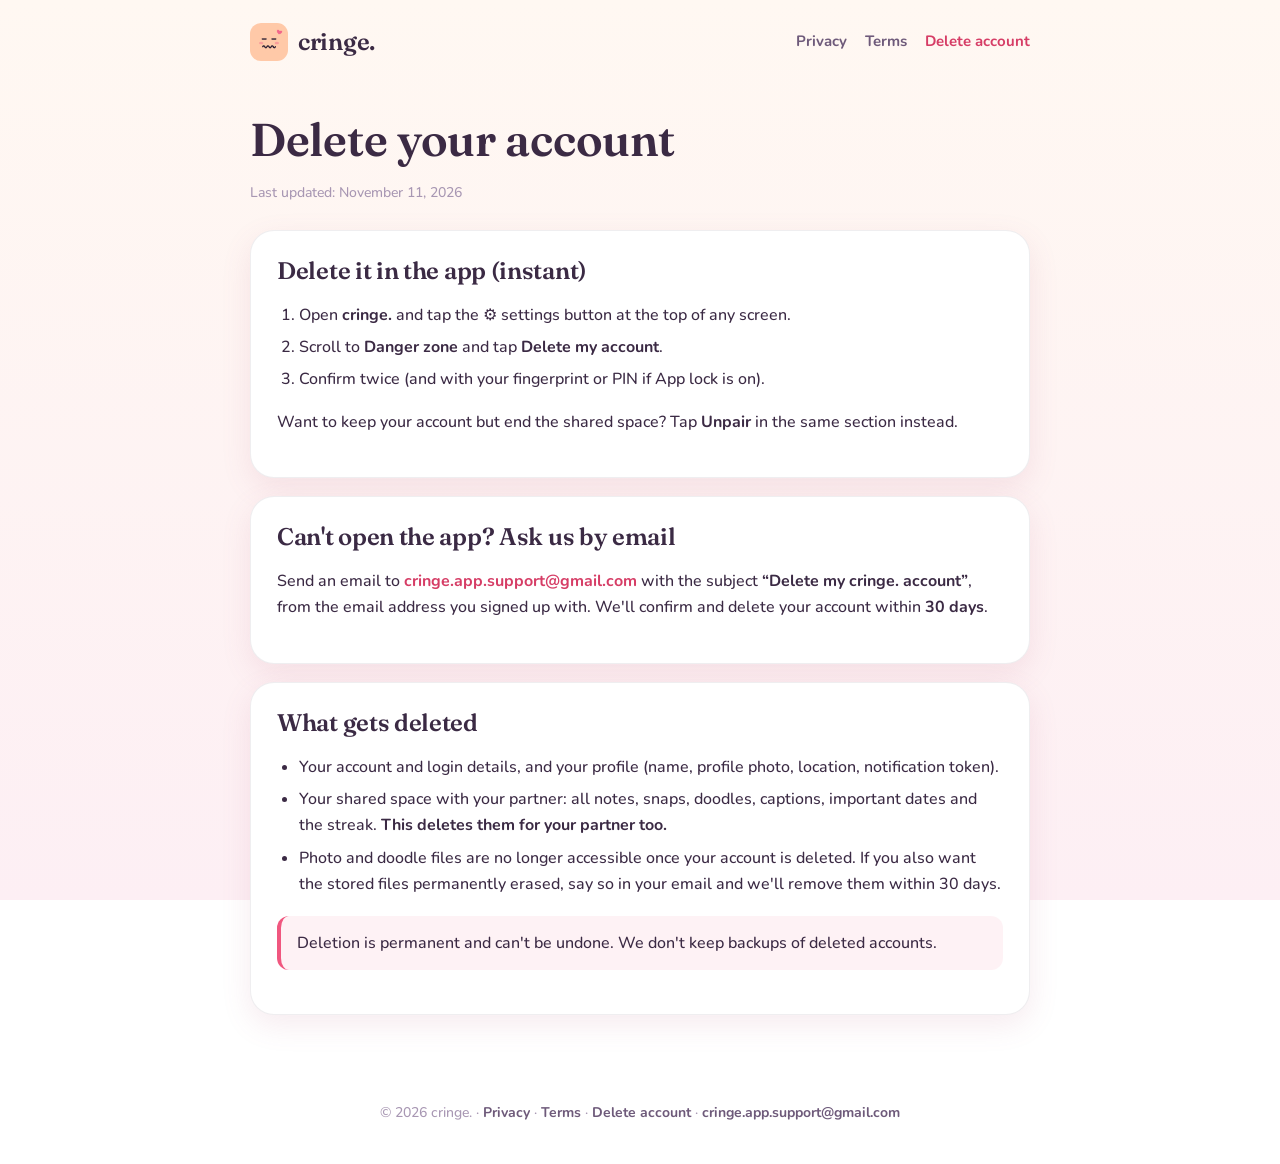
==== delete-account.html @ 2d357998 "Add support email" ====
<!doctype html>
<html lang="en">
<head>
<meta charset="utf-8">
<meta name="viewport" content="width=device-width, initial-scale=1">
<title>Delete your account · cringe.</title>
<meta name="description" content="How to delete your cringe. account and data.">
<link rel="icon" href="favicon.png">
<link rel="preconnect" href="https://fonts.googleapis.com">
<link rel="preconnect" href="https://fonts.gstatic.com" crossorigin>
<link href="https://fonts.googleapis.com/css2?family=Fraunces:ital,opsz,wght@0,9..144,600;1,9..144,500&family=Nunito:wght@500;700;800&display=swap" rel="stylesheet">
<link rel="stylesheet" href="style.css">
</head>
<body>
<header class="nav">
  <a class="brand" href="index.html"><img src="icon.png" alt=""><span>cringe.</span></a>
  <nav class="links"><a href="privacy.html">Privacy</a><a href="terms.html">Terms</a><a href="delete-account.html" aria-current="page">Delete account</a></nav>
</header>
<main>

<h1>Delete your account</h1>
<p class="updated">Last updated: November 11, 2026</p>

<div class="card">
<h2 style="margin-top:0">Delete it in the app (instant)</h2>
<ol>
<li>Open <b>cringe.</b> and tap the ⚙️ settings button at the top of any screen.</li>
<li>Scroll to <b>Danger zone</b> and tap <b>Delete my account</b>.</li>
<li>Confirm twice (and with your fingerprint or PIN if App lock is on).</li>
</ol>
<p>Want to keep your account but end the shared space? Tap <b>Unpair</b> in the same section instead.</p>
</div>

<div class="card">
<h2 style="margin-top:0">Can't open the app? Ask us by email</h2>
<p>Send an email to <a href="mailto:cringe.app.support@gmail.com?subject=Delete%20my%20cringe.%20account">cringe.app.support@gmail.com</a> with the subject <b>“Delete my cringe. account”</b>, from the email address you signed up with. We'll confirm and delete your account within <b>30 days</b>.</p>
</div>

<div class="card">
<h2 style="margin-top:0">What gets deleted</h2>
<ul>
<li>Your account and login details, and your profile (name, profile photo, location, notification token).</li>
<li>Your shared space with your partner: all notes, snaps, doodles, captions, important dates and the streak. <b>This deletes them for your partner too.</b></li>
<li>Photo and doodle files are no longer accessible once your account is deleted. If you also want the stored files permanently erased, say so in your email and we'll remove them within 30 days.</li>
</ul>
<p class="note">Deletion is permanent and can't be undone. We don't keep backups of deleted accounts.</p>
</div>

</main>
<footer>
  © 2026 cringe. · <a href="privacy.html">Privacy</a> · <a href="terms.html">Terms</a> · <a href="delete-account.html">Delete account</a> · <a href="mailto:cringe.app.support@gmail.com">cringe.app.support@gmail.com</a>
</footer>
</body>
</html>
---- style.css ----
/* cringe. website — same colors and fonts as the app */
:root {
  --bg: #FFF8F2;
  --bg2: #FDEFF4;
  --card: #FFFFFF;
  --text: #3B2A44;
  --soft: #6E5A7A;
  --muted: #A897B3;
  --rose: #F0577F;
  --rose-deep: #D63D66;
  --peach: #FFC9A8;
  --border: rgba(59, 42, 68, 0.08);
  --shadow: 0 10px 30px rgba(180, 87, 122, 0.12);
}
@media (prefers-color-scheme: dark) {
  :root {
    --bg: #150E1E;
    --bg2: #341634;
    --card: rgba(255, 255, 255, 0.06);
    --text: #FFF4EA;
    --soft: #D9C6E0;
    --muted: #9A87A8;
    --rose: #F2668B;
    --rose-deep: #F2668B;
    --border: rgba(255, 255, 255, 0.1);
    --shadow: none;
  }
}

* { box-sizing: border-box; }
html { -webkit-text-size-adjust: 100%; }
body {
  margin: 0;
  font-family: 'Nunito', system-ui, -apple-system, 'Segoe UI', sans-serif;
  font-weight: 500;
  color: var(--text);
  background: linear-gradient(180deg, var(--bg), var(--bg2)) fixed;
  line-height: 1.65;
  min-height: 100vh;
}
a { color: var(--rose-deep); font-weight: 700; text-decoration: none; }
a:hover { text-decoration: underline; }

/* ---------- header ---------- */
.nav {
  max-width: 820px; margin: 0 auto; padding: 22px 20px;
  display: flex; align-items: center; justify-content: space-between; gap: 16px; flex-wrap: wrap;
}
.brand { display: flex; align-items: center; gap: 10px; color: var(--text); }
.brand img { width: 38px; height: 38px; border-radius: 11px; }
.brand span { font-family: 'Fraunces', Georgia, serif; font-weight: 600; font-size: 24px; letter-spacing: -0.3px; }
.brand:hover { text-decoration: none; }
.links { display: flex; gap: 18px; flex-wrap: wrap; font-size: 15px; }
.links a { color: var(--soft); font-weight: 700; }
.links a[aria-current="page"] { color: var(--rose-deep); }

/* ---------- content ---------- */
main { max-width: 820px; margin: 0 auto; padding: 10px 20px 60px; }
h1, h2, h3 { font-family: 'Fraunces', Georgia, serif; font-weight: 600; letter-spacing: -0.3px; line-height: 1.2; }
h1 { font-size: clamp(32px, 6vw, 46px); margin: 18px 0 6px; }
h2 { font-size: 24px; margin: 38px 0 10px; }
h3 { font-size: 19px; margin: 24px 0 6px; }
.updated { color: var(--muted); font-size: 14px; margin-bottom: 26px; }
.card {
  background: var(--card); border: 1px solid var(--border); border-radius: 24px;
  padding: 26px; box-shadow: var(--shadow);
}
.card + .card { margin-top: 18px; }
ul, ol { padding-left: 22px; }
li { margin: 6px 0; }
table { width: 100%; border-collapse: collapse; font-size: 15px; }
th, td { text-align: left; padding: 10px 8px; border-bottom: 1px solid var(--border); vertical-align: top; }
th { font-family: 'Nunito', sans-serif; font-weight: 800; color: var(--soft); font-size: 13px; text-transform: uppercase; letter-spacing: 0.8px; }
.table-wrap { overflow-x: auto; }
.note {
  background: rgba(240, 87, 127, 0.08); border-left: 4px solid var(--rose);
  padding: 14px 16px; border-radius: 12px; margin: 18px 0;
}

/* ---------- home ---------- */
.hero { text-align: center; padding: 30px 0 10px; }
.hero img { width: 140px; height: 140px; border-radius: 36px; box-shadow: 0 18px 40px rgba(240, 87, 127, 0.25); }
.hero h1 { font-size: clamp(48px, 10vw, 72px); margin: 22px 0 0; }
.tagline { font-family: 'Fraunces', Georgia, serif; font-style: italic; font-size: 22px; color: var(--soft); margin: 4px 0 26px; }
.pill {
  display: inline-block; padding: 12px 22px; border-radius: 999px; color: #fff;
  background: linear-gradient(135deg, var(--rose), #FF8A73); font-weight: 800;
}
.pill:hover { text-decoration: none; opacity: 0.92; }
.features { display: grid; grid-template-columns: repeat(auto-fit, minmax(220px, 1fr)); gap: 16px; margin-top: 40px; }
.feature .emoji { font-size: 30px; }
.feature h3 { margin-top: 8px; }
.feature p { margin: 4px 0 0; color: var(--soft); font-size: 15px; }

/* ---------- footer ---------- */
footer { max-width: 820px; margin: 0 auto; padding: 26px 20px 40px; color: var(--muted); font-size: 14px; text-align: center; }
footer a { color: var(--soft); }

/* ---------- phones: stack table rows into little cards ---------- */
@media (max-width: 600px) {
  table, tbody, tr, td { display: block; width: 100%; }
  tr:first-child { display: none; } /* header row */
  tr { padding: 12px 0; border-bottom: 1px solid var(--border); }
  td { border: 0; padding: 2px 0; }
  td:last-child { color: var(--muted); font-size: 14px; }
  td:last-child::before { content: "Required: "; font-weight: 800; }
}
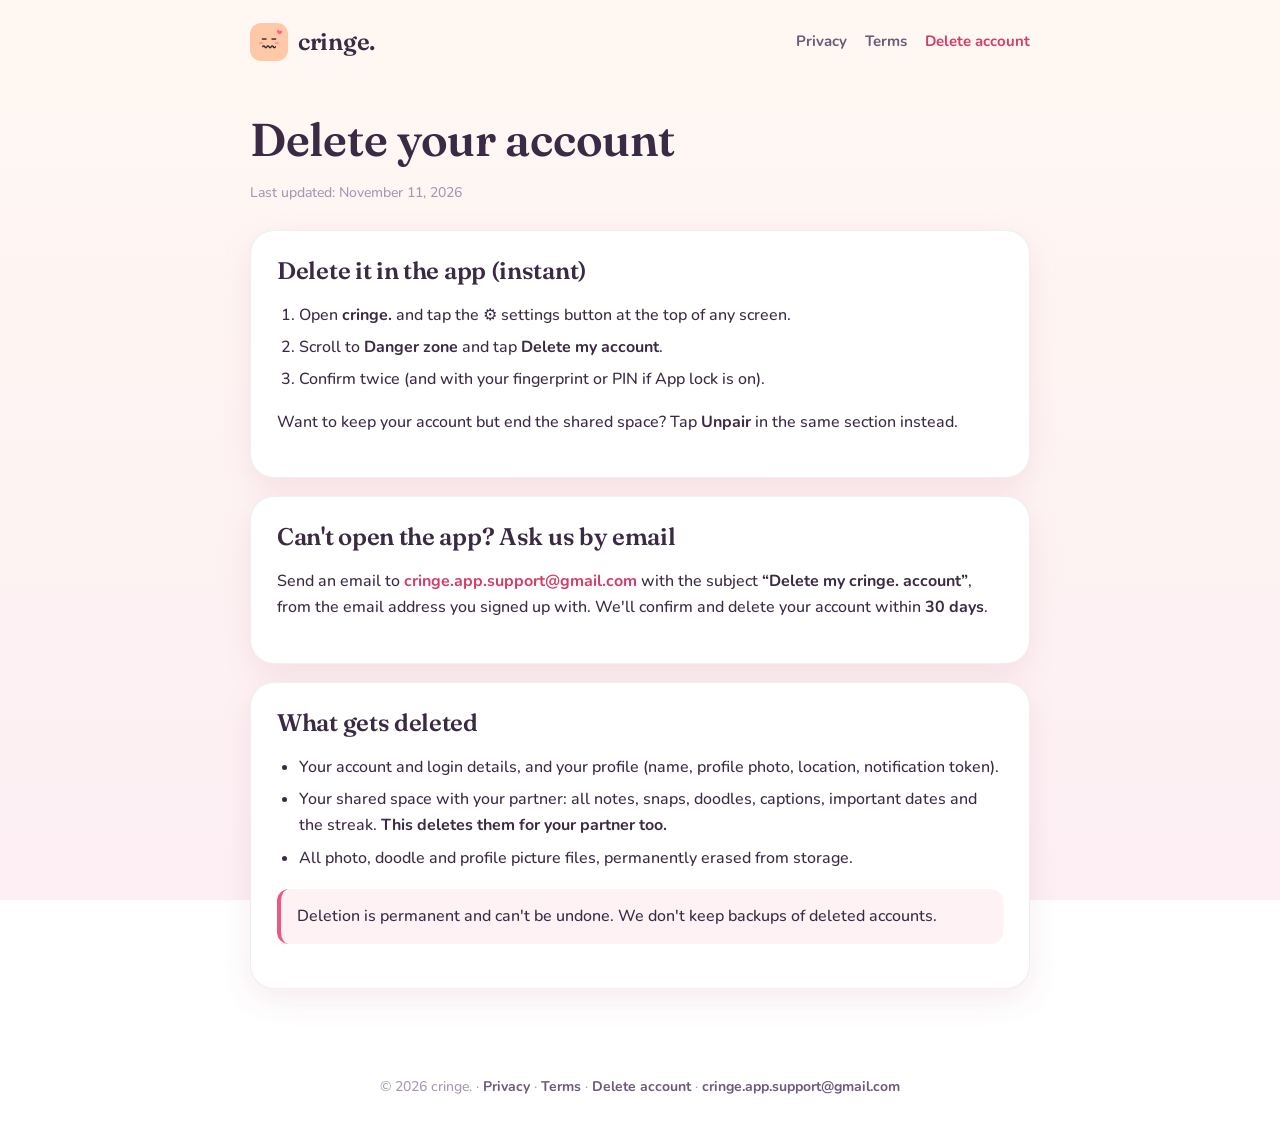
==== commit 6505c55f: "Privacy: permissions, on-device data, backups. Terms: grievance officer, reporting, IP" ====
--- a/delete-account.html
+++ b/delete-account.html
@@ -41,7 +41,7 @@
 <ul>
 <li>Your account and login details, and your profile (name, profile photo, location, notification token).</li>
 <li>Your shared space with your partner: all notes, snaps, doodles, captions, important dates and the streak. <b>This deletes them for your partner too.</b></li>
-<li>Photo and doodle files are no longer accessible once your account is deleted. If you also want the stored files permanently erased, say so in your email and we'll remove them within 30 days.</li>
+<li>All photo, doodle and profile picture files, permanently erased from storage.</li>
 </ul>
 <p class="note">Deletion is permanent and can't be undone. We don't keep backups of deleted accounts.</p>
 </div>
